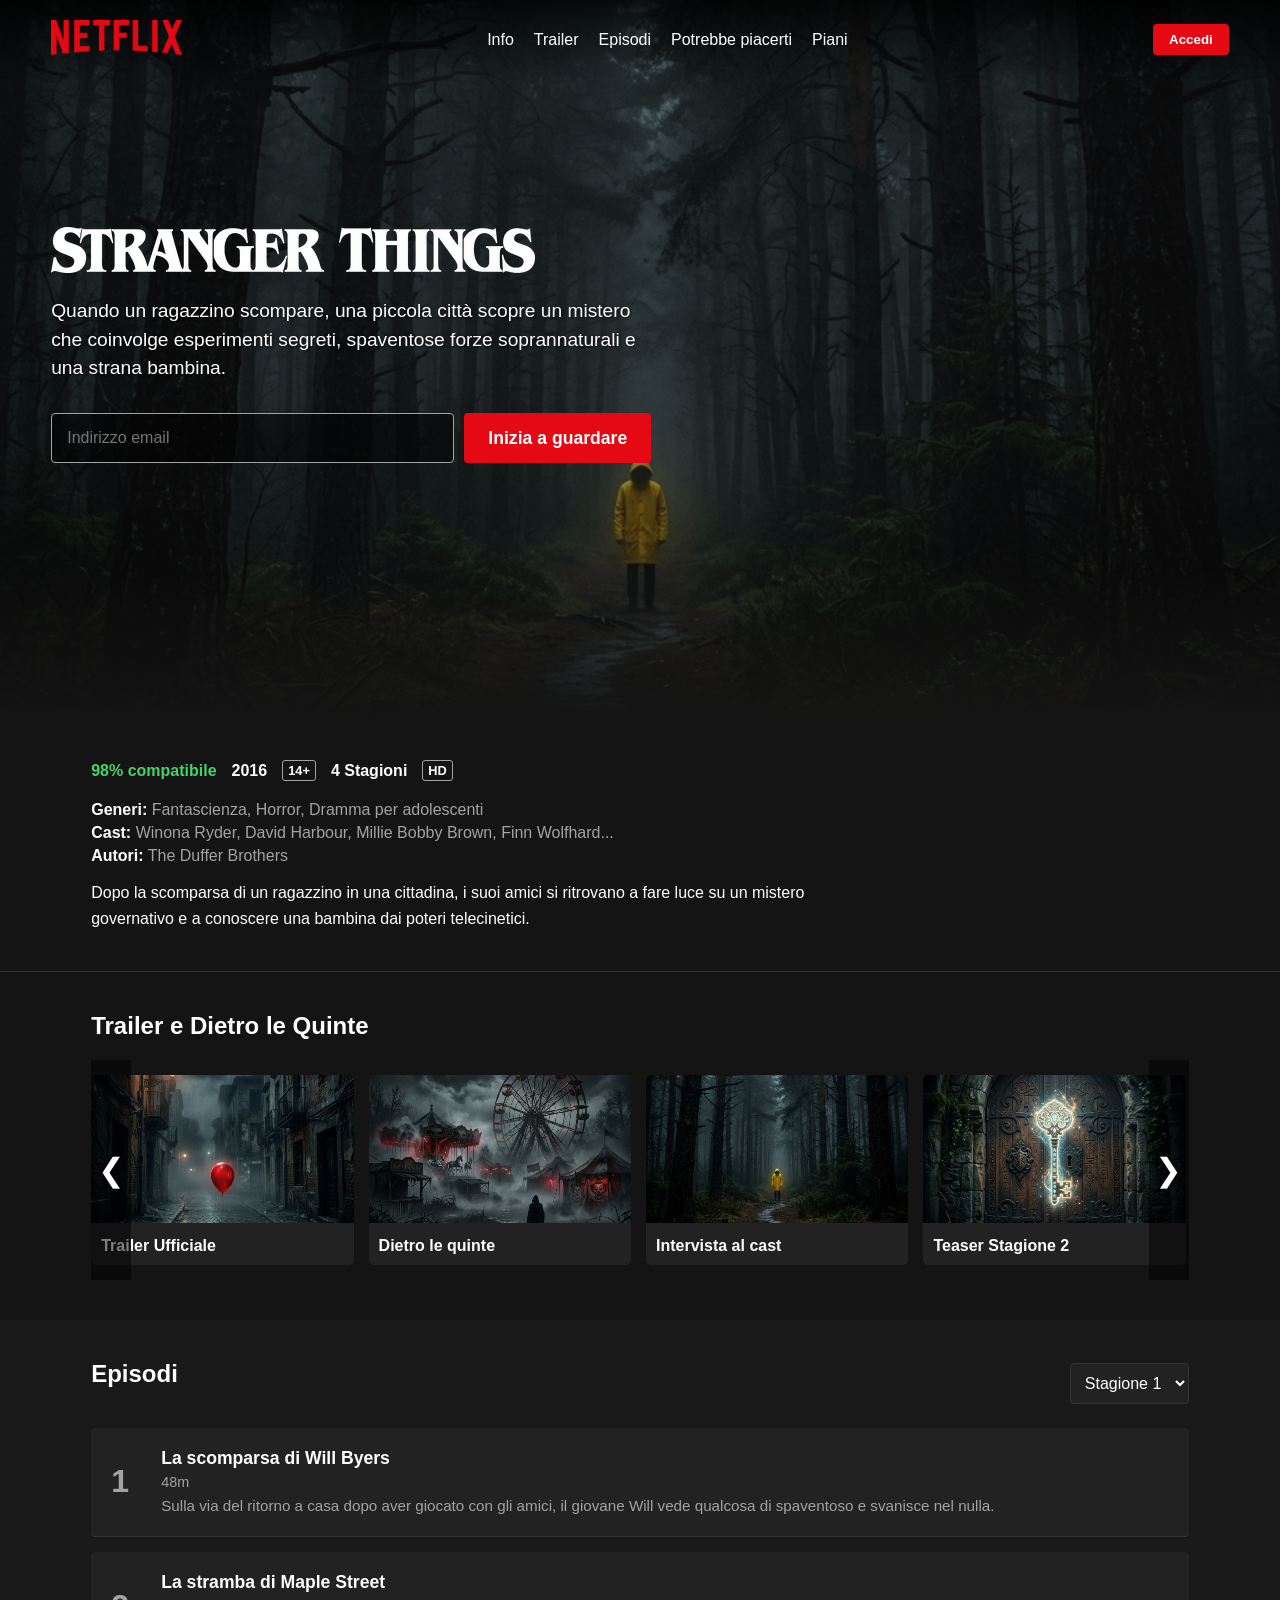
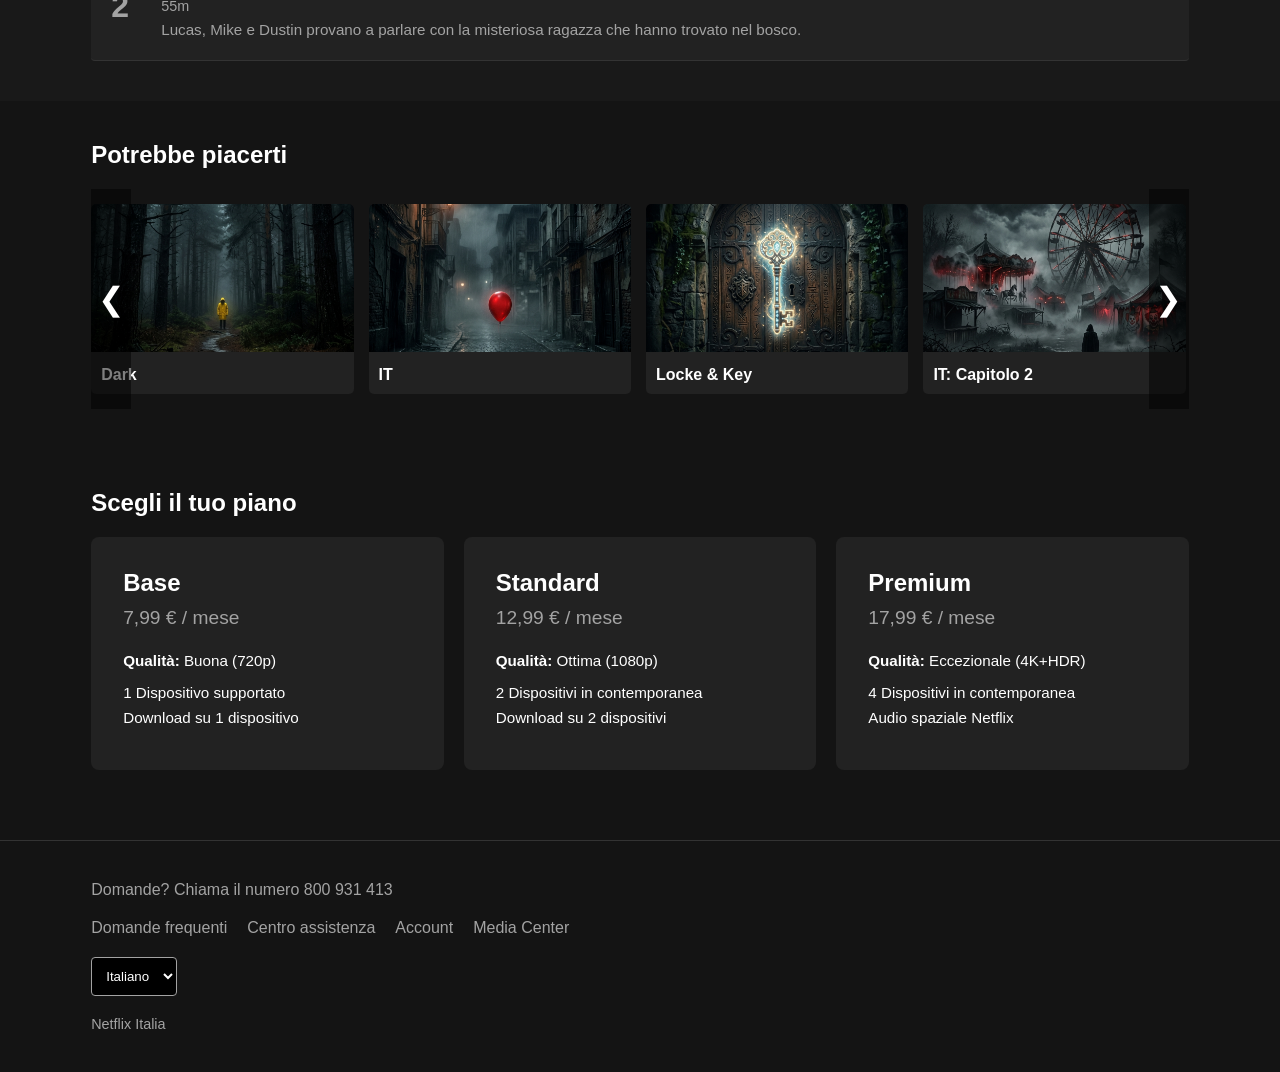
==== index.html @ b9f2df7d "refactor: replace main.html with modularized structure and add documentation" ====
<!DOCTYPE html>
<html lang="it">
<head>
  <meta charset="UTF-8">
  <meta name="viewport" content="width=device-width, initial-scale=1.0">
  <title>Stranger Things | Netflix</title>
  <link rel="stylesheet" href="css/style.css">
  <script src="js/app.js" defer></script>
</head>
<body>
  <!-- 1. HEADER / NAVIGAZIONE -->
  <header class="header">
    <div class="logo-container">
      <img src="assets/img/logo-netflix-esteso.webp" alt="Netflix Logo" class="logo">
    </div>
    <nav class="nav-menu">
      <a href="#info">Info</a>
      <a href="#trailer">Trailer</a>
      <a href="#episodes">Episodi</a>
      <a href="#suggestions">Potrebbe piacerti</a>
      <a href="#plans">Piani</a>
    </nav>
    <button class="btn btn-login">Accedi</button>
  </header>

  <!-- 2. HERO SECTION -->
  <section class="hero">
    <div class="hero-bg"></div>
    <div class="hero-content">
      <img src="assets/img/logoST.webp" alt="Stranger Things" class="hero-title-img">
      <p class="hero-description">Quando un ragazzino scompare, una piccola città scopre un mistero che coinvolge esperimenti segreti, spaventose forze soprannaturali e una strana bambina.</p>
      
      <form id="email-form" class="email-form">
        <input type="text" id="email-input" placeholder="Indirizzo email" class="email-input">
        <button type="submit" class="btn btn-red">Inizia a guardare</button>
      </form>
      <p id="email-message" class="form-message"></p>
    </div>
  </section>

  <!-- 3. INFORMAZIONI STATICHE -->
  <section id="info" class="section info-section">
    <div class="container">
      <div class="info-meta">
        <span class="match">98% compatibile</span>
        <span class="year">2016</span>
        <span class="age-rating">14+</span>
        <span class="seasons">4 Stagioni</span>
        <span class="hd">HD</span>
      </div>
      <p class="genres"><strong>Generi:</strong> Fantascienza, Horror, Dramma per adolescenti</p>
      <p class="cast"><strong>Cast:</strong> Winona Ryder, David Harbour, Millie Bobby Brown, Finn Wolfhard...</p>
      <p class="creators"><strong>Autori:</strong> The Duffer Brothers</p>
      <p class="info-desc">Dopo la scomparsa di un ragazzino in una cittadina, i suoi amici si ritrovano a fare luce su un mistero governativo e a conoscere una bambina dai poteri telecinetici.</p>
    </div>
  </section>

  <!-- 4. TRAILER (Carosello Dinamico JS) -->
  <section id="trailer" class="section carousel-section">
    <div class="container">
      <h2>Trailer e Dietro le Quinte</h2>
      <div class="carousel-container">
        <button class="carousel-btn prev-btn">&#10094;</button>
        <div class="carousel-track-wrapper">
          <ul id="trailer-track" class="carousel-track">
            <!-- Card renderizzate da JS -->
          </ul>
        </div>
        <button class="carousel-btn next-btn">&#10095;</button>
      </div>
    </div>
  </section>

  <!-- MODALE UNICA RIUTILIZZABILE -->
  <div id="trailer-modal" class="modal">
    <div class="modal-content">
      <span id="close-modal" class="close-modal">&times;</span>
      <img id="modal-img" src="" alt="Trailer Immagine">
      <div class="modal-body">
        <h3 id="modal-title"></h3>
        <p id="modal-duration" class="modal-duration"></p>
        <p id="modal-desc"></p>
      </div>
    </div>
  </div>

  <!-- 5. EPISODI (Stagioni e Lista Dinamica JS) -->
  <section id="episodes" class="section episodes-section">
    <div class="container">
      <div class="episodes-header">
        <h2>Episodi</h2>
        <select id="season-select" class="season-select"></select>
      </div>
      <ul id="episodes-container" class="episodes-list">
        <!-- Renderizzati dinamicamente -->
      </ul>
    </div>
  </section>

  <!-- 6. POTREBBE PIACERTI (Carosello Dinamico JS) -->
  <section id="suggestions" class="section carousel-section">
    <div class="container">
      <h2>Potrebbe piacerti</h2>
      <div class="carousel-container">
        <button class="carousel-btn prev-btn">&#10094;</button>
        <div class="carousel-track-wrapper">
          <ul id="suggestions-track" class="carousel-track">
            <!-- Card renderizzate da JS -->
          </ul>
        </div>
        <button class="carousel-btn next-btn">&#10095;</button>
      </div>
    </div>
  </section>

  <!-- 7. PIANI ABBONAMENTO (Selezione Dinamica JS) -->
  <section id="plans" class="section plans-section">
    <div class="container">
      <h2>Scegli il tuo piano</h2>
      <div id="plans-container" class="plans-grid">
        <!-- Renderizzati da JS -->
      </div>
      <div id="plan-summary" class="plan-summary">
        <!-- Riepilogo dinamico JS -->
      </div>
    </div>
  </section>

  <!-- 8. FOOTER -->
  <footer class="footer">
    <div class="container">
      <p>Domande? Chiama il numero 800 931 413</p>
      <ul class="footer-links">
        <li><a href="#">Domande frequenti</a></li>
        <li><a href="#">Centro assistenza</a></li>
        <li><a href="#">Account</a></li>
        <li><a href="#">Media Center</a></li>
      </ul>
      <select class="language-select">
        <option value="it">Italiano</option>
        <option value="en">English</option>
      </select>
      <p class="footer-copy">Netflix Italia</p>
    </div>
  </footer>
</body>
</html>
---- css/style.css ----
:root {
  --bg-color: #141414;
  --text-primary: #ffffff;
  --text-secondary: #a3a3a3;
  --primary-red: #e50914;
  --primary-red-hover: #f40612;
  --bg-modal: #181818;
  --bg-card: #222222;
  --border-color: #333333;
  --color-match: #46d369;
}

* {
  margin: 0;
  padding: 0;
  box-sizing: border-box;
}

body {
  background-color: var(--bg-color);
  color: var(--text-primary);
  font-family: 'Helvetica Neue', Helvetica, Arial, sans-serif;
  overflow-x: hidden;
}

.container {
  max-width: 1200px;
  margin: 0 auto;
  padding: 0 4%;
}

.section {
  padding: 40px 0;
}

h2 {
  font-size: 1.5rem;
  margin-bottom: 20px;
}

/* 1. HEADER */
.header {
  position: fixed;
  top: 0;
  left: 0;
  width: 100%;
  display: flex;
  justify-content: space-between;
  align-items: center;
  padding: 20px 4%;
  background: linear-gradient(to bottom, rgba(0, 0, 0, 0.8), transparent);
  z-index: 100;
}

.logo {
  height: 35px;
}

.nav-menu {
  display: flex;
  gap: 20px;
}

.nav-menu a {
  color: var(--text-primary);
  text-decoration: none;
  font-weight: 500;
}

.nav-menu a:hover {
  color: var(--text-secondary);
}

.btn {
  border: none;
  border-radius: 4px;
  cursor: pointer;
  font-weight: bold;
  padding: 8px 16px;
  color: var(--text-primary);
  transition: background-color 0.2s;
}

.btn-login {
  background-color: var(--primary-red);
}

.btn-red {
  background-color: var(--primary-red);
  font-size: 1.1rem;
  padding: 12px 24px;
}

.btn-red:hover,
.btn-login:hover {
  background-color: var(--primary-red-hover);
}

/* 2. HERO */
.hero {
  position: relative;
  height: 80vh;
  display: flex;
  align-items: center;
  padding: 0 4%;
}

.hero-bg {
  position: absolute;
  top: 0;
  left: 0;
  width: 100%;
  height: 100%;
  background: url('../assets/img/dark_poster_1777806013120.png') center/cover;
  opacity: 0.5;
  z-index: -1;
}

.hero-bg::after {
  content: '';
  position: absolute;
  bottom: 0;
  width: 100%;
  height: 150px;
  background: linear-gradient(to top, var(--bg-color), transparent);
}

.hero-content {
  max-width: 600px;
  z-index: 10;
}

.hero-title-img {
  max-width: 100%;
  margin-bottom: 20px;
}

.hero-description {
  font-size: 1.2rem;
  margin-bottom: 30px;
  text-shadow: 1px 1px 3px rgba(0, 0, 0, 0.8);
  line-height: 1.5;
}

.email-form {
  display: flex;
  gap: 10px;
  margin-bottom: 10px;
}

.email-input {
  flex: 1;
  padding: 15px;
  border-radius: 4px;
  border: 1px solid var(--text-secondary);
  background: rgba(0, 0, 0, 0.5);
  color: var(--text-primary);
  font-size: 1rem;
}

.form-message {
  font-size: 0.95rem;
  margin-top: 5px;
  height: 20px;
}

.error {
  color: var(--primary-red);
}

.success {
  color: var(--color-match);
}

/* 3. INFO */
.info-section {
  border-bottom: 1px solid var(--border-color);
}

.info-meta {
  display: flex;
  gap: 15px;
  margin-bottom: 20px;
  font-weight: bold;
  align-items: center;
}

.match {
  color: var(--color-match);
}

.age-rating,
.hd {
  border: 1px solid var(--text-secondary);
  padding: 2px 5px;
  border-radius: 3px;
  font-size: 0.8rem;
}

.genres,
.cast,
.creators {
  margin-bottom: 5px;
  color: var(--text-secondary);
}

.genres strong,
.cast strong,
.creators strong {
  color: var(--text-primary);
}

.info-desc {
  margin-top: 15px;
  line-height: 1.6;
  max-width: 800px;
}

/* 4 & 6. CAROUSEL COMMON */
.carousel-container {
  position: relative;
  display: flex;
  align-items: center;
}

.carousel-track-wrapper {
  overflow-x: auto;
  scroll-behavior: smooth;
  width: 100%;
  padding: 15px 0;
  scrollbar-width: none;
}

.carousel-track-wrapper::-webkit-scrollbar {
  display: none;
}

.carousel-track {
  display: flex;
  gap: 15px;
  list-style: none;
}

.carousel-item {
  flex: 0 0 calc(25% - 12px); /* Default a 4 per view */
  min-width: 220px;
  background-color: var(--bg-card);
  border-radius: 5px;
  overflow: hidden;
  cursor: pointer;
  transition: transform 0.2s ease;
}

.carousel-item:hover {
  transform: scale(1.05);
}

.carousel-item img {
  width: 100%;
  aspect-ratio: 16/9;
  object-fit: cover;
}

.carousel-item-info {
  padding: 10px;
}

.carousel-item-title {
  font-size: 1rem;
  white-space: nowrap;
  overflow: hidden;
  text-overflow: ellipsis;
}

.carousel-btn {
  position: absolute;
  top: 0;
  bottom: 0;
  width: 40px;
  background: rgba(0, 0, 0, 0.5);
  color: white;
  border: none;
  font-size: 2rem;
  z-index: 10;
  cursor: pointer;
  transition: background 0.2s;
}

.carousel-btn:hover {
  background: rgba(0, 0, 0, 0.8);
}

.prev-btn {
  left: 0;
}

.next-btn {
  right: 0;
}

/* MODALE TRAILER */
.modal {
  display: none;
  position: fixed;
  top: 0;
  left: 0;
  width: 100%;
  height: 100%;
  background: rgba(0, 0, 0, 0.8);
  z-index: 1000;
  align-items: center;
  justify-content: center;
}

.modal.show {
  display: flex;
}

.modal-content {
  background: var(--bg-modal);
  width: 90%;
  max-width: 800px;
  border-radius: 8px;
  overflow: hidden;
  position: relative;
  box-shadow: 0 10px 30px rgba(0, 0, 0, 0.5);
}

.close-modal {
  position: absolute;
  top: 15px;
  right: 15px;
  font-size: 24px;
  cursor: pointer;
  background: rgba(0, 0, 0, 0.7);
  width: 35px;
  height: 35px;
  display: flex;
  align-items: center;
  justify-content: center;
  border-radius: 50%;
  color: white;
}

#modal-img {
  width: 100%;
  max-height: 400px;
  object-fit: cover;
}

.modal-body {
  padding: 30px;
}

#modal-title {
  font-size: 1.8rem;
  margin-bottom: 5px;
}

.modal-duration {
  color: var(--text-secondary);
  margin-bottom: 15px;
}

#modal-desc {
  line-height: 1.5;
}

/* 5. EPISODI */
.episodes-section {
  background-color: rgba(255, 255, 255, 0.02);
}

.episodes-header {
  display: flex;
  justify-content: space-between;
  align-items: center;
  margin-bottom: 20px;
}

.season-select {
  background: #222;
  color: white;
  border: 1px solid var(--border-color);
  padding: 10px;
  border-radius: 4px;
  font-size: 1rem;
  cursor: pointer;
}

.episodes-list {
  list-style: none;
  display: flex;
  flex-direction: column;
  gap: 15px;
}

.episode-item {
  display: flex;
  align-items: center;
  padding: 20px;
  background: var(--bg-card);
  border-radius: 4px;
  border-bottom: 1px solid var(--border-color);
}

.ep-num {
  font-size: 2rem;
  color: var(--text-secondary);
  width: 50px;
  font-weight: bold;
}

.ep-info {
  flex: 1;
}

.ep-title {
  font-weight: bold;
  font-size: 1.1rem;
  margin-bottom: 5px;
}

.ep-duration {
  font-size: 0.9rem;
  color: var(--text-secondary);
  margin-bottom: 5px;
}

.ep-desc {
  color: var(--text-secondary);
  font-size: 0.95rem;
  line-height: 1.4;
}

/* 7. PIANI ABBONAMENTO */
.plans-grid {
  display: flex;
  flex-wrap: wrap;
  gap: 20px;
  margin-bottom: 30px;
}

.plan-card {
  flex: 1;
  min-width: 250px;
  background: var(--bg-card);
  padding: 30px;
  border-radius: 8px;
  border: 2px solid transparent;
  cursor: pointer;
  transition: all 0.2s;
}

.plan-card:hover {
  border-color: var(--text-secondary);
  transform: translateY(-5px);
}

.plan-card.selected {
  border-color: var(--primary-red);
}

.plan-name {
  font-size: 1.5rem;
  margin-bottom: 10px;
  font-weight: bold;
}

.plan-price {
  color: var(--text-secondary);
  margin-bottom: 20px;
  font-size: 1.2rem;
}

.plan-features {
  margin-top: 15px;
  line-height: 1.6;
}

.plan-features p {
  margin-bottom: 8px;
  font-size: 0.95rem;
}

.plan-summary {
  background: rgba(229, 9, 20, 0.2);
  border: 1px solid var(--primary-red);
  padding: 20px;
  border-radius: 4px;
  text-align: center;
  display: none;
  font-size: 1.1rem;
}

.plan-summary.show {
  display: block;
}

/* 8. FOOTER */
.footer {
  border-top: 1px solid var(--border-color);
  padding: 40px 0;
  color: var(--text-secondary);
}

.footer-links {
  display: flex;
  gap: 20px;
  list-style: none;
  margin: 20px 0;
  flex-wrap: wrap;
}

.footer-links a {
  color: var(--text-secondary);
  text-decoration: none;
}

.footer-links a:hover {
  text-decoration: underline;
}

.language-select {
  background: #000;
  color: white;
  border: 1px solid var(--text-secondary);
  padding: 10px;
  border-radius: 4px;
  margin-bottom: 20px;
}

.footer-copy {
  font-size: 0.9rem;
}
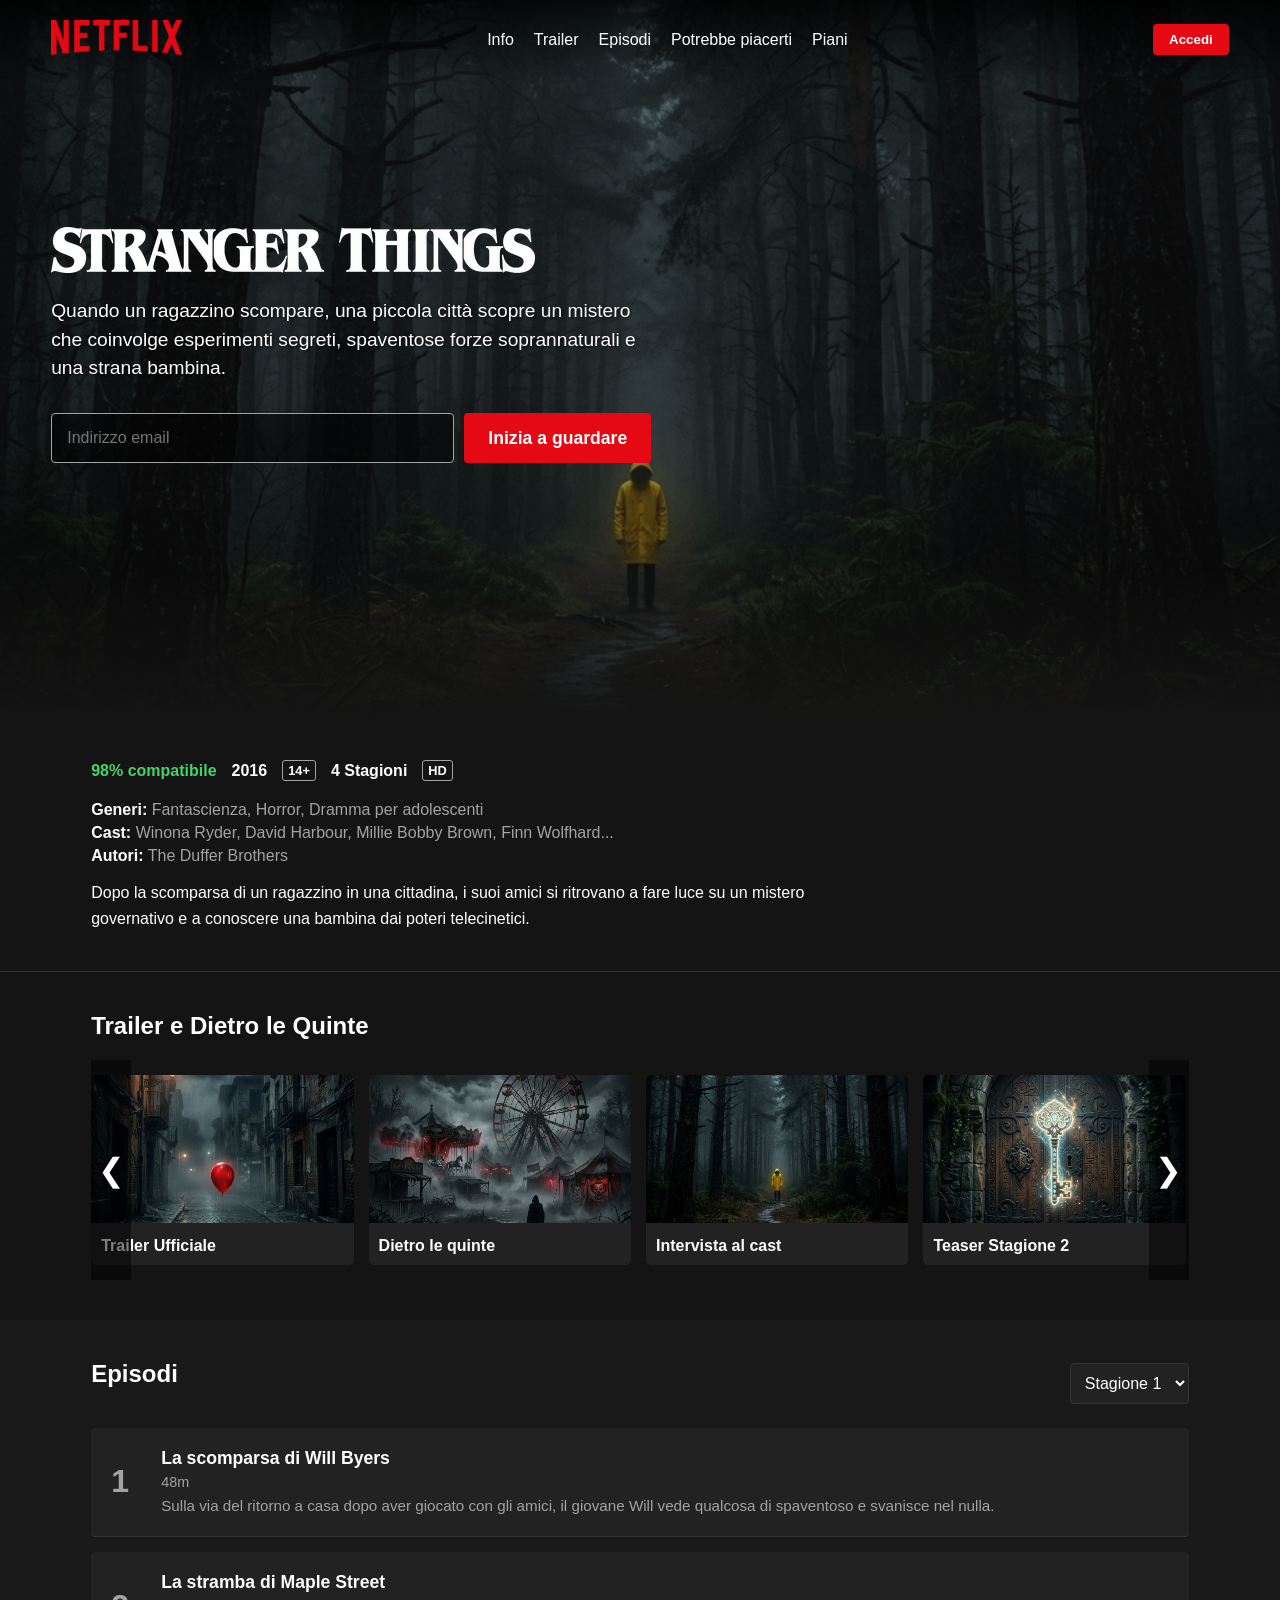
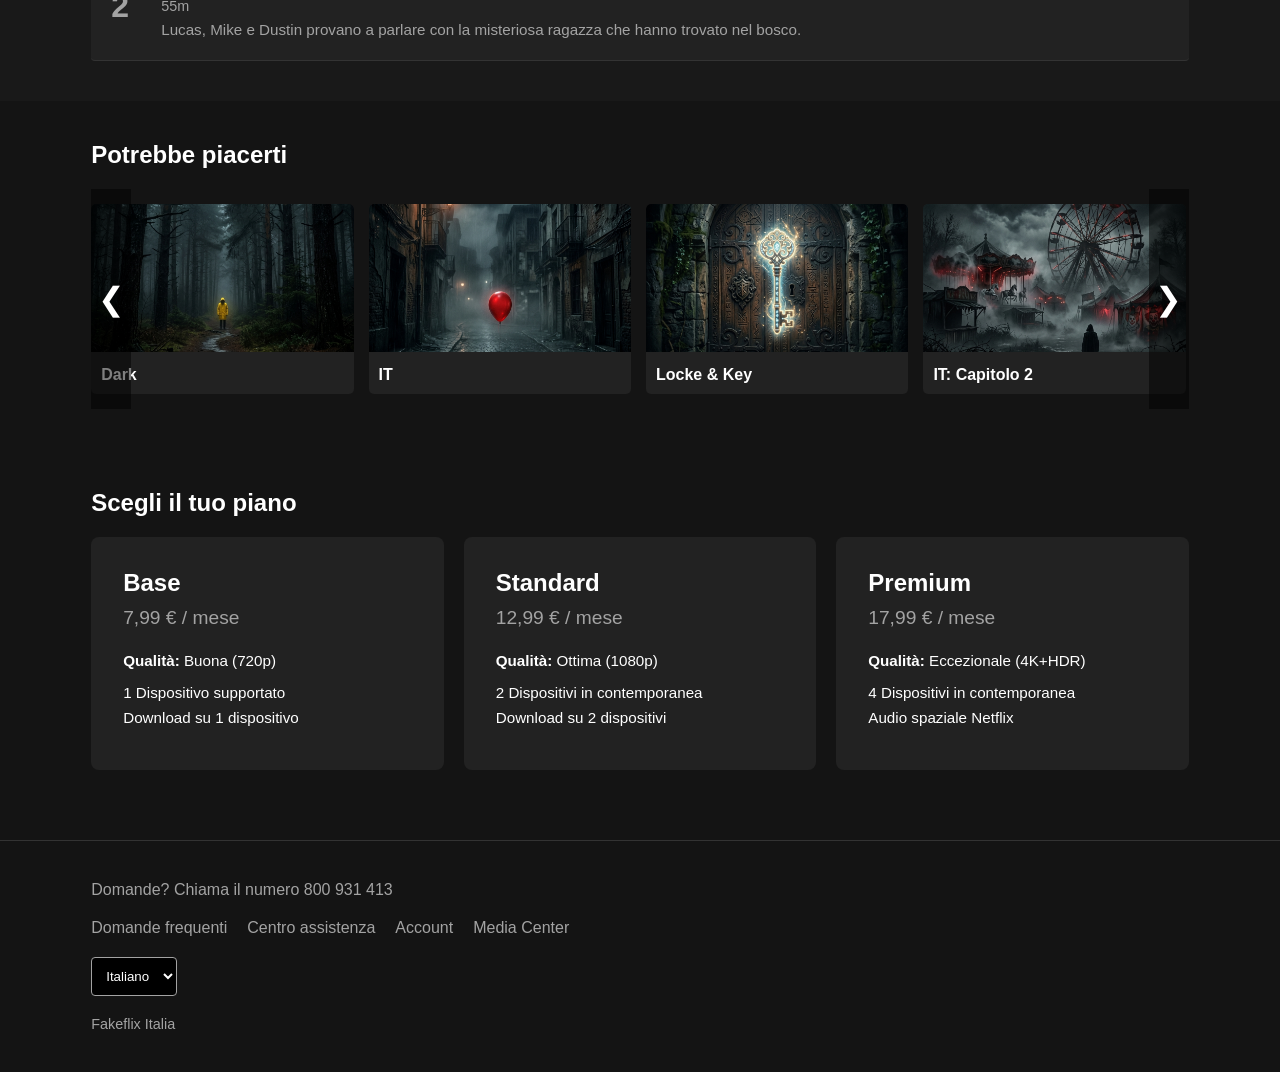
==== commit 63c719d3: "fix: update title and footer text to reflect branding change from Netflix to Fakeflix" ====
--- a/index.html
+++ b/index.html
@@ -3,12 +3,11 @@
 <head>
   <meta charset="UTF-8">
   <meta name="viewport" content="width=device-width, initial-scale=1.0">
-  <title>Stranger Things | Netflix</title>
+  <title>Stranger Things | Fakeflix</title>
   <link rel="stylesheet" href="css/style.css">
   <script src="js/app.js" defer></script>
 </head>
 <body>
-  <!-- 1. HEADER / NAVIGAZIONE -->
   <header class="header">
     <div class="logo-container">
       <img src="assets/img/logo-netflix-esteso.webp" alt="Netflix Logo" class="logo">
@@ -23,8 +22,8 @@
     <button class="btn btn-login">Accedi</button>
   </header>
 
-  <!-- 2. HERO SECTION -->
-  <section class="hero">
+  <main class="main">
+    <section class="hero">
     <div class="hero-bg"></div>
     <div class="hero-content">
       <img src="assets/img/logoST.webp" alt="Stranger Things" class="hero-title-img">
@@ -38,7 +37,6 @@
     </div>
   </section>
 
-  <!-- 3. INFORMAZIONI STATICHE -->
   <section id="info" class="section info-section">
     <div class="container">
       <div class="info-meta">
@@ -55,7 +53,6 @@
     </div>
   </section>
 
-  <!-- 4. TRAILER (Carosello Dinamico JS) -->
   <section id="trailer" class="section carousel-section">
     <div class="container">
       <h2>Trailer e Dietro le Quinte</h2>
@@ -63,7 +60,6 @@
         <button class="carousel-btn prev-btn">&#10094;</button>
         <div class="carousel-track-wrapper">
           <ul id="trailer-track" class="carousel-track">
-            <!-- Card renderizzate da JS -->
           </ul>
         </div>
         <button class="carousel-btn next-btn">&#10095;</button>
@@ -71,7 +67,6 @@
     </div>
   </section>
 
-  <!-- MODALE UNICA RIUTILIZZABILE -->
   <div id="trailer-modal" class="modal">
     <div class="modal-content">
       <span id="close-modal" class="close-modal">&times;</span>
@@ -84,7 +79,6 @@
     </div>
   </div>
 
-  <!-- 5. EPISODI (Stagioni e Lista Dinamica JS) -->
   <section id="episodes" class="section episodes-section">
     <div class="container">
       <div class="episodes-header">
@@ -92,12 +86,10 @@
         <select id="season-select" class="season-select"></select>
       </div>
       <ul id="episodes-container" class="episodes-list">
-        <!-- Renderizzati dinamicamente -->
       </ul>
     </div>
   </section>
 
-  <!-- 6. POTREBBE PIACERTI (Carosello Dinamico JS) -->
   <section id="suggestions" class="section carousel-section">
     <div class="container">
       <h2>Potrebbe piacerti</h2>
@@ -105,7 +97,6 @@
         <button class="carousel-btn prev-btn">&#10094;</button>
         <div class="carousel-track-wrapper">
           <ul id="suggestions-track" class="carousel-track">
-            <!-- Card renderizzate da JS -->
           </ul>
         </div>
         <button class="carousel-btn next-btn">&#10095;</button>
@@ -113,20 +104,19 @@
     </div>
   </section>
 
-  <!-- 7. PIANI ABBONAMENTO (Selezione Dinamica JS) -->
   <section id="plans" class="section plans-section">
     <div class="container">
       <h2>Scegli il tuo piano</h2>
       <div id="plans-container" class="plans-grid">
-        <!-- Renderizzati da JS -->
       </div>
       <div id="plan-summary" class="plan-summary">
-        <!-- Riepilogo dinamico JS -->
       </div>
     </div>
   </section>
+  </main>
 
-  <!-- 8. FOOTER -->
+  
+
   <footer class="footer">
     <div class="container">
       <p>Domande? Chiama il numero 800 931 413</p>
@@ -140,7 +130,7 @@
         <option value="it">Italiano</option>
         <option value="en">English</option>
       </select>
-      <p class="footer-copy">Netflix Italia</p>
+      <p class="footer-copy">Fakeflix Italia</p>
     </div>
   </footer>
 </body>
--- a/css/style.css
+++ b/css/style.css
@@ -38,7 +38,6 @@
   margin-bottom: 20px;
 }
 
-/* 1. HEADER */
 .header {
   position: fixed;
   top: 0;
@@ -96,7 +95,11 @@
   background-color: var(--primary-red-hover);
 }
 
-/* 2. HERO */
+.main {
+  height: 90%;
+  margin: 0 auto;
+}
+
 .hero {
   position: relative;
   height: 80vh;
@@ -172,7 +175,6 @@
   color: var(--color-match);
 }
 
-/* 3. INFO */
 .info-section {
   border-bottom: 1px solid var(--border-color);
 }
@@ -216,7 +218,6 @@
   max-width: 800px;
 }
 
-/* 4 & 6. CAROUSEL COMMON */
 .carousel-container {
   position: relative;
   display: flex;
@@ -225,7 +226,6 @@
 
 .carousel-track-wrapper {
   overflow-x: auto;
-  scroll-behavior: smooth;
   width: 100%;
   padding: 15px 0;
   scrollbar-width: none;
@@ -242,7 +242,7 @@
 }
 
 .carousel-item {
-  flex: 0 0 calc(25% - 12px); /* Default a 4 per view */
+  flex: 0 0 calc(25% - 12px);
   min-width: 220px;
   background-color: var(--bg-card);
   border-radius: 5px;
@@ -298,7 +298,6 @@
   right: 0;
 }
 
-/* MODALE TRAILER */
 .modal {
   display: none;
   position: fixed;
@@ -366,7 +365,6 @@
   line-height: 1.5;
 }
 
-/* 5. EPISODI */
 .episodes-section {
   background-color: rgba(255, 255, 255, 0.02);
 }
@@ -433,7 +431,6 @@
   line-height: 1.4;
 }
 
-/* 7. PIANI ABBONAMENTO */
 .plans-grid {
   display: flex;
   flex-wrap: wrap;
@@ -497,7 +494,6 @@
   display: block;
 }
 
-/* 8. FOOTER */
 .footer {
   border-top: 1px solid var(--border-color);
   padding: 40px 0;
